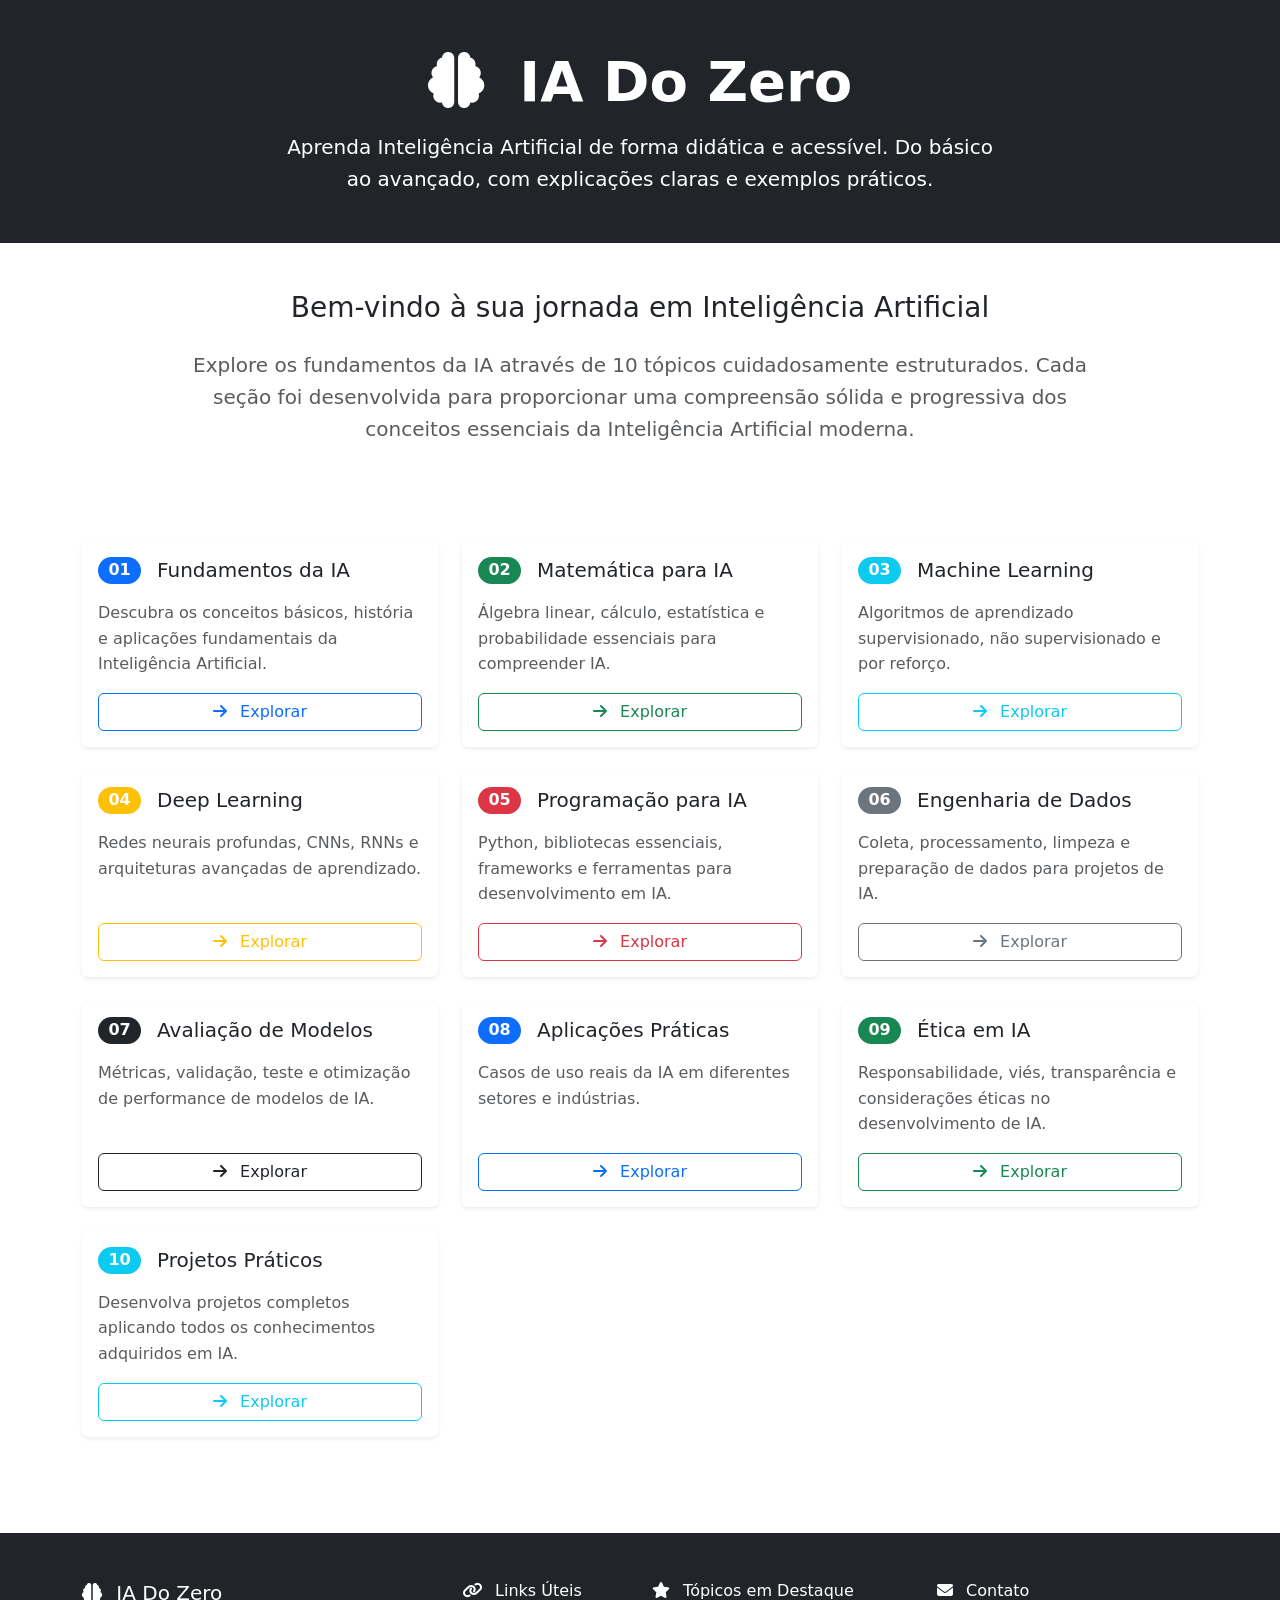
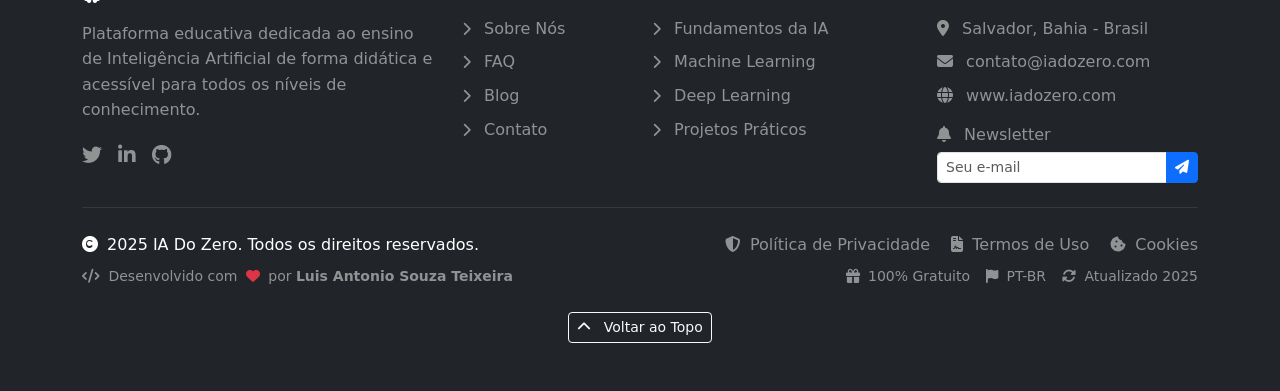
==== index.html @ 2159db65 "Adiciona arquivo index.html com estrutura completa da página inicial da aplicação IA Do Zero, inclui" ====
<!DOCTYPE html>
<html lang="pt-BR">
  <head>
    <!-- Meta tags essenciais -->
    <meta charset="UTF-8" />
    <meta name="viewport" content="width=device-width, initial-scale=1.0" />
    <meta http-equiv="X-UA-Compatible" content="IE=edge" />

    <!-- Meta tags de SEO -->
    <title>IA Do Zero - Inteligência Artificial para Iniciantes</title>
    <meta
      name="description"
      content="Aprenda Inteligência Artificial do zero com nossa plataforma educativa completa. Cursos didáticos sobre machine learning, deep learning, programação e aplicações práticas de IA."
    />
    <meta
      name="keywords"
      content="inteligência artificial, machine learning, deep learning, IA, aprendizado de máquina, programação, educação, curso online, iniciantes, tutorial IA"
    />
    <meta name="author" content="Luis Antonio Souza Teixeira" />
    <meta name="robots" content="index, follow" />

    <!-- Meta tags Open Graph para redes sociais -->
    <meta
      property="og:title"
      content="IA Do Zero - Inteligência Artificial para Iniciantes"
    />
    <meta
      property="og:description"
      content="Aprenda Inteligência Artificial do zero com nossa plataforma educativa completa. Cursos didáticos sobre machine learning, deep learning e aplicações práticas."
    />
    <meta property="og:type" content="website" />
    <meta property="og:image" content="./imagem-preview.png" />
    <meta property="og:url" content="https://iadozero.com" />
    <meta property="og:site_name" content="IA Do Zero" />

    <!-- Twitter Card -->
    <meta name="twitter:card" content="summary_large_image" />
    <meta
      name="twitter:title"
      content="IA Do Zero - Inteligência Artificial para Iniciantes"
    />
    <meta
      name="twitter:description"
      content="Aprenda Inteligência Artificial do zero com nossa plataforma educativa completa."
    />
    <meta name="twitter:image" content="./imagem-preview.png" />

    <!-- Favicon -->
    <link
      rel="icon"
      type="image/x-icon"
      href="./assets/img/favicon/favicon.ico"
    />
    <link
      rel="apple-touch-icon"
      sizes="180x180"
      href="./assets/img/favicon/apple-touch-icon.png"
    />
    <link
      rel="icon"
      type="image/png"
      sizes="32x32"
      href="./assets/img/favicon/favicon-32x32.png"
    />
    <link
      rel="icon"
      type="image/png"
      sizes="16x16"
      href="./assets/img/favicon/favicon-16x16.png"
    />

    <!-- Bootstrap CSS via CDN -->
    <link
      href="https://cdn.jsdelivr.net/npm/bootstrap@5.3.2/dist/css/bootstrap.min.css"
      rel="stylesheet"
      integrity="sha384-T3c6CoIi6uLrA9TneNEoa7RxnatzjcDSCmG1MXxSR1GAsXEV/Dwwykc2MPK8M2HN"
      crossorigin="anonymous"
    />

    <!-- FontAwesome via CDN -->
    <link
      rel="stylesheet"
      href="https://cdnjs.cloudflare.com/ajax/libs/font-awesome/6.4.0/css/all.min.css"
      integrity="sha512-iecdLmaskl7CVkqkXNQ/ZH/XLlvWZOJyj7Yy7tcenmpD1ypASozpmT/E0iPtmFIB46ZmdtAc9eNBvH0H/ZpiBw=="
      crossorigin="anonymous"
      referrerpolicy="no-referrer"
    />

    <!-- CSS principal da aplicação -->
    <link rel="stylesheet" href="./assets/css/main.css" />

    <!-- Manifest para PWA -->
    <link rel="manifest" href="./manifest.json" />

    <!-- Schema.org structured data -->
    <script type="application/ld+json">
      {
        "@context": "https://schema.org",
        "@type": "EducationalOrganization",
        "name": "IA Do Zero",
        "description": "Plataforma educativa para aprender Inteligência Artificial do zero",
        "url": "https://iadozero.com",
        "author": {
          "@type": "Person",
          "name": "Luis Antonio Souza Teixeira"
        },
        "educationalLevel": "Beginner",
        "teaches": [
          "Artificial Intelligence",
          "Machine Learning",
          "Deep Learning",
          "Data Science"
        ]
      }
    </script>
  </head>

  <body>
    <!-- Cabeçalho -->
    <header class="bg-dark text-white py-5">
      <div class="container">
        <div class="row justify-content-center text-center">
          <div class="col-lg-8">
            <h1 class="display-4 fw-bold mb-3">
              <i class="fas fa-brain me-3" aria-hidden="true"></i>
              IA Do Zero
            </h1>
            <p class="lead mb-0">
              Aprenda Inteligência Artificial de forma didática e acessível. Do
              básico ao avançado, com explicações claras e exemplos práticos.
            </p>
          </div>
        </div>
      </div>
    </header>

    <!-- Conteúdo principal -->
    <main class="container py-5">
      <!-- Seção de introdução -->
      <section class="row justify-content-center mb-5">
        <div class="col-lg-10">
          <div class="text-center mb-5">
            <h2 class="h3 mb-4">
              Bem-vindo à sua jornada em Inteligência Artificial
            </h2>
            <p class="lead text-muted">
              Explore os fundamentos da IA através de 10 tópicos cuidadosamente
              estruturados. Cada seção foi desenvolvida para proporcionar uma
              compreensão sólida e progressiva dos conceitos essenciais da
              Inteligência Artificial moderna.
            </p>
          </div>
        </div>
      </section>

      <!-- Seção com cartões de tópicos -->
      <section>
        <div class="row g-4">
          <!-- Tópico 1: Fundamentos -->
          <div class="col-12 col-md-6 col-lg-4">
            <article class="card h-100 shadow-sm border-0">
              <div class="card-body d-flex flex-column">
                <div class="d-flex align-items-center mb-3">
                  <span class="badge bg-primary rounded-pill me-3 fs-6"
                    >01</span
                  >
                  <h3 class="card-title h5 mb-0">Fundamentos da IA</h3>
                </div>
                <p class="card-text text-muted flex-grow-1">
                  Descubra os conceitos básicos, história e aplicações
                  fundamentais da Inteligência Artificial.
                </p>
                <a
                  href="./pages/topics/fundamentos.html"
                  class="btn btn-outline-primary mt-auto"
                  aria-label="Acessar conteúdo sobre Fundamentos da IA"
                >
                  <i class="fas fa-arrow-right me-2" aria-hidden="true"></i>
                  Explorar
                </a>
              </div>
            </article>
          </div>

          <!-- Tópico 2: Matemática -->
          <div class="col-12 col-md-6 col-lg-4">
            <article class="card h-100 shadow-sm border-0">
              <div class="card-body d-flex flex-column">
                <div class="d-flex align-items-center mb-3">
                  <span class="badge bg-success rounded-pill me-3 fs-6"
                    >02</span
                  >
                  <h3 class="card-title h5 mb-0">Matemática para IA</h3>
                </div>
                <p class="card-text text-muted flex-grow-1">
                  Álgebra linear, cálculo, estatística e probabilidade
                  essenciais para compreender IA.
                </p>
                <a
                  href="./pages/topics/matematica.html"
                  class="btn btn-outline-success mt-auto"
                  aria-label="Acessar conteúdo sobre Matemática para IA"
                >
                  <i class="fas fa-arrow-right me-2" aria-hidden="true"></i>
                  Explorar
                </a>
              </div>
            </article>
          </div>

          <!-- Tópico 3: Machine Learning -->
          <div class="col-12 col-md-6 col-lg-4">
            <article class="card h-100 shadow-sm border-0">
              <div class="card-body d-flex flex-column">
                <div class="d-flex align-items-center mb-3">
                  <span class="badge bg-info rounded-pill me-3 fs-6">03</span>
                  <h3 class="card-title h5 mb-0">Machine Learning</h3>
                </div>
                <p class="card-text text-muted flex-grow-1">
                  Algoritmos de aprendizado supervisionado, não supervisionado e
                  por reforço.
                </p>
                <a
                  href="./pages/topics/ml.html"
                  class="btn btn-outline-info mt-auto"
                  aria-label="Acessar conteúdo sobre Machine Learning"
                >
                  <i class="fas fa-arrow-right me-2" aria-hidden="true"></i>
                  Explorar
                </a>
              </div>
            </article>
          </div>

          <!-- Tópico 4: Deep Learning -->
          <div class="col-12 col-md-6 col-lg-4">
            <article class="card h-100 shadow-sm border-0">
              <div class="card-body d-flex flex-column">
                <div class="d-flex align-items-center mb-3">
                  <span class="badge bg-warning rounded-pill me-3 fs-6"
                    >04</span
                  >
                  <h3 class="card-title h5 mb-0">Deep Learning</h3>
                </div>
                <p class="card-text text-muted flex-grow-1">
                  Redes neurais profundas, CNNs, RNNs e arquiteturas avançadas
                  de aprendizado.
                </p>
                <a
                  href="./pages/topics/deep-learning.html"
                  class="btn btn-outline-warning mt-auto"
                  aria-label="Acessar conteúdo sobre Deep Learning"
                >
                  <i class="fas fa-arrow-right me-2" aria-hidden="true"></i>
                  Explorar
                </a>
              </div>
            </article>
          </div>

          <!-- Tópico 5: Programação -->
          <div class="col-12 col-md-6 col-lg-4">
            <article class="card h-100 shadow-sm border-0">
              <div class="card-body d-flex flex-column">
                <div class="d-flex align-items-center mb-3">
                  <span class="badge bg-danger rounded-pill me-3 fs-6">05</span>
                  <h3 class="card-title h5 mb-0">Programação para IA</h3>
                </div>
                <p class="card-text text-muted flex-grow-1">
                  Python, bibliotecas essenciais, frameworks e ferramentas para
                  desenvolvimento em IA.
                </p>
                <a
                  href="./pages/topics/programacao.html"
                  class="btn btn-outline-danger mt-auto"
                  aria-label="Acessar conteúdo sobre Programação para IA"
                >
                  <i class="fas fa-arrow-right me-2" aria-hidden="true"></i>
                  Explorar
                </a>
              </div>
            </article>
          </div>

          <!-- Tópico 6: Engenharia de Dados -->
          <div class="col-12 col-md-6 col-lg-4">
            <article class="card h-100 shadow-sm border-0">
              <div class="card-body d-flex flex-column">
                <div class="d-flex align-items-center mb-3">
                  <span class="badge bg-secondary rounded-pill me-3 fs-6"
                    >06</span
                  >
                  <h3 class="card-title h5 mb-0">Engenharia de Dados</h3>
                </div>
                <p class="card-text text-muted flex-grow-1">
                  Coleta, processamento, limpeza e preparação de dados para
                  projetos de IA.
                </p>
                <a
                  href="./pages/topics/engenharia-dados.html"
                  class="btn btn-outline-secondary mt-auto"
                  aria-label="Acessar conteúdo sobre Engenharia de Dados"
                >
                  <i class="fas fa-arrow-right me-2" aria-hidden="true"></i>
                  Explorar
                </a>
              </div>
            </article>
          </div>

          <!-- Tópico 7: Avaliação de Modelos -->
          <div class="col-12 col-md-6 col-lg-4">
            <article class="card h-100 shadow-sm border-0">
              <div class="card-body d-flex flex-column">
                <div class="d-flex align-items-center mb-3">
                  <span class="badge bg-dark rounded-pill me-3 fs-6">07</span>
                  <h3 class="card-title h5 mb-0">Avaliação de Modelos</h3>
                </div>
                <p class="card-text text-muted flex-grow-1">
                  Métricas, validação, teste e otimização de performance de
                  modelos de IA.
                </p>
                <a
                  href="./pages/topics/avaliacao.html"
                  class="btn btn-outline-dark mt-auto"
                  aria-label="Acessar conteúdo sobre Avaliação de Modelos"
                >
                  <i class="fas fa-arrow-right me-2" aria-hidden="true"></i>
                  Explorar
                </a>
              </div>
            </article>
          </div>

          <!-- Tópico 8: Aplicações Práticas -->
          <div class="col-12 col-md-6 col-lg-4">
            <article class="card h-100 shadow-sm border-0">
              <div class="card-body d-flex flex-column">
                <div class="d-flex align-items-center mb-3">
                  <span class="badge bg-primary rounded-pill me-3 fs-6"
                    >08</span
                  >
                  <h3 class="card-title h5 mb-0">Aplicações Práticas</h3>
                </div>
                <p class="card-text text-muted flex-grow-1">
                  Casos de uso reais da IA em diferentes setores e indústrias.
                </p>
                <a
                  href="./pages/topics/aplicacoes.html"
                  class="btn btn-outline-primary mt-auto"
                  aria-label="Acessar conteúdo sobre Aplicações Práticas"
                >
                  <i class="fas fa-arrow-right me-2" aria-hidden="true"></i>
                  Explorar
                </a>
              </div>
            </article>
          </div>

          <!-- Tópico 9: Ética em IA -->
          <div class="col-12 col-md-6 col-lg-4">
            <article class="card h-100 shadow-sm border-0">
              <div class="card-body d-flex flex-column">
                <div class="d-flex align-items-center mb-3">
                  <span class="badge bg-success rounded-pill me-3 fs-6"
                    >09</span
                  >
                  <h3 class="card-title h5 mb-0">Ética em IA</h3>
                </div>
                <p class="card-text text-muted flex-grow-1">
                  Responsabilidade, viés, transparência e considerações éticas
                  no desenvolvimento de IA.
                </p>
                <a
                  href="./pages/topics/etica.html"
                  class="btn btn-outline-success mt-auto"
                  aria-label="Acessar conteúdo sobre Ética em IA"
                >
                  <i class="fas fa-arrow-right me-2" aria-hidden="true"></i>
                  Explorar
                </a>
              </div>
            </article>
          </div>

          <!-- Tópico 10: Projetos Práticos -->
          <div class="col-12 col-md-6 col-lg-4">
            <article class="card h-100 shadow-sm border-0">
              <div class="card-body d-flex flex-column">
                <div class="d-flex align-items-center mb-3">
                  <span class="badge bg-info rounded-pill me-3 fs-6">10</span>
                  <h3 class="card-title h5 mb-0">Projetos Práticos</h3>
                </div>
                <p class="card-text text-muted flex-grow-1">
                  Desenvolva projetos completos aplicando todos os conhecimentos
                  adquiridos em IA.
                </p>
                <a
                  href="./pages/topics/projetos.html"
                  class="btn btn-outline-info mt-auto"
                  aria-label="Acessar conteúdo sobre Projetos Práticos"
                >
                  <i class="fas fa-arrow-right me-2" aria-hidden="true"></i>
                  Explorar
                </a>
              </div>
            </article>
          </div>
        </div>
      </section>
    </main>

    <!-- Rodapé -->
    <footer class="bg-dark text-white py-5 mt-5">
      <div class="container">
        <!-- Seção principal do footer -->
        <div class="row g-4 mb-4">
          <!-- Sobre o projeto -->
          <div class="col-lg-4 col-md-6">
            <h5 class="mb-3">
              <i class="fas fa-brain me-2" aria-hidden="true"></i>
              IA Do Zero
            </h5>
            <p class="text-white-50 mb-3">
              Plataforma educativa dedicada ao ensino de Inteligência Artificial
              de forma didática e acessível para todos os níveis de
              conhecimento.
            </p>
            <div class="d-flex gap-3">
              <a
                href="https://x.com/LusTeixeir41821"
                class="text-white-50 fs-5"
                aria-label="Seguir no Twitter"
                title="Twitter"
                target="_blank"
                rel="noopener noreferrer"
              >
                <i class="fab fa-twitter"></i>
              </a>
              <a
                href="https://www.linkedin.com/in/luis-tei/"
                class="text-white-50 fs-5"
                aria-label="Seguir no LinkedIn"
                title="LinkedIn"
                target="_blank"
                rel="noopener noreferrer"
              >
                <i class="fab fa-linkedin-in"></i>
              </a>
              <a
                href="https://github.com/LuisT-ls"
                class="text-white-50 fs-5"
                aria-label="Seguir no GitHub"
                title="GitHub"
                target="_blank"
                rel="noopener noreferrer"
              >
                <i class="fab fa-github"></i>
              </a>
            </div>
          </div>

          <!-- Links úteis -->
          <div class="col-lg-2 col-md-6">
            <h6 class="mb-3">
              <i class="fas fa-link me-2" aria-hidden="true"></i>
              Links Úteis
            </h6>
            <ul class="list-unstyled">
              <li class="mb-2">
                <a
                  href="#"
                  class="text-white-50 text-decoration-none"
                  aria-label="Sobre nós"
                >
                  <i
                    class="fas fa-chevron-right me-2 small"
                    aria-hidden="true"
                  ></i>
                  Sobre Nós
                </a>
              </li>
              <li class="mb-2">
                <a
                  href="#"
                  class="text-white-50 text-decoration-none"
                  aria-label="FAQ - Perguntas Frequentes"
                >
                  <i
                    class="fas fa-chevron-right me-2 small"
                    aria-hidden="true"
                  ></i>
                  FAQ
                </a>
              </li>
              <li class="mb-2">
                <a
                  href="#"
                  class="text-white-50 text-decoration-none"
                  aria-label="Blog"
                >
                  <i
                    class="fas fa-chevron-right me-2 small"
                    aria-hidden="true"
                  ></i>
                  Blog
                </a>
              </li>
              <li class="mb-2">
                <a
                  href="#"
                  class="text-white-50 text-decoration-none"
                  aria-label="Contato"
                >
                  <i
                    class="fas fa-chevron-right me-2 small"
                    aria-hidden="true"
                  ></i>
                  Contato
                </a>
              </li>
            </ul>
          </div>

          <!-- Tópicos em destaque -->
          <div class="col-lg-3 col-md-6">
            <h6 class="mb-3">
              <i class="fas fa-star me-2" aria-hidden="true"></i>
              Tópicos em Destaque
            </h6>
            <ul class="list-unstyled">
              <li class="mb-2">
                <a
                  href="./pages/topics/fundamentos.html"
                  class="text-white-50 text-decoration-none"
                  aria-label="Fundamentos da IA"
                >
                  <i
                    class="fas fa-chevron-right me-2 small"
                    aria-hidden="true"
                  ></i>
                  Fundamentos da IA
                </a>
              </li>
              <li class="mb-2">
                <a
                  href="./pages/topics/ml.html"
                  class="text-white-50 text-decoration-none"
                  aria-label="Machine Learning"
                >
                  <i
                    class="fas fa-chevron-right me-2 small"
                    aria-hidden="true"
                  ></i>
                  Machine Learning
                </a>
              </li>
              <li class="mb-2">
                <a
                  href="./pages/topics/deep-learning.html"
                  class="text-white-50 text-decoration-none"
                  aria-label="Deep Learning"
                >
                  <i
                    class="fas fa-chevron-right me-2 small"
                    aria-hidden="true"
                  ></i>
                  Deep Learning
                </a>
              </li>
              <li class="mb-2">
                <a
                  href="./pages/topics/projetos.html"
                  class="text-white-50 text-decoration-none"
                  aria-label="Projetos Práticos"
                >
                  <i
                    class="fas fa-chevron-right me-2 small"
                    aria-hidden="true"
                  ></i>
                  Projetos Práticos
                </a>
              </li>
            </ul>
          </div>

          <!-- Informações de contato -->
          <div class="col-lg-3 col-md-6">
            <h6 class="mb-3">
              <i class="fas fa-envelope me-2" aria-hidden="true"></i>
              Contato
            </h6>
            <div class="text-white-50">
              <p class="mb-2">
                <i class="fas fa-map-marker-alt me-2" aria-hidden="true"></i>
                Salvador, Bahia - Brasil
              </p>
              <p class="mb-2">
                <i class="fas fa-envelope me-2" aria-hidden="true"></i>
                <a
                  href="mailto:contato@iadozero.com"
                  class="text-white-50 text-decoration-none"
                >
                  contato@iadozero.com
                </a>
              </p>
              <p class="mb-3">
                <i class="fas fa-globe me-2" aria-hidden="true"></i>
                <a
                  href="https://iadozero.com"
                  class="text-white-50 text-decoration-none"
                >
                  www.iadozero.com
                </a>
              </p>

              <!-- Newsletter -->
              <div class="mt-3">
                <h6 class="mb-2">
                  <i class="fas fa-bell me-2" aria-hidden="true"></i>
                  Newsletter
                </h6>
                <div class="input-group input-group-sm">
                  <input
                    type="email"
                    class="form-control"
                    placeholder="Seu e-mail"
                    aria-label="Digite seu e-mail para newsletter"
                  />
                  <button
                    class="btn btn-primary"
                    type="button"
                    aria-label="Inscrever-se na newsletter"
                  >
                    <i class="fas fa-paper-plane" aria-hidden="true"></i>
                  </button>
                </div>
              </div>
            </div>
          </div>
        </div>

        <!-- Linha divisória -->
        <hr class="border-secondary my-4" />

        <!-- Seção inferior do footer -->
        <div class="row align-items-center">
          <div class="col-lg-6 col-md-12 mb-3 mb-lg-0">
            <p class="mb-2">
              <i class="fas fa-copyright me-1" aria-hidden="true"></i>
              2025 IA Do Zero. Todos os direitos reservados.
            </p>
            <p class="mb-0 small text-white-50">
              <i class="fas fa-code me-1" aria-hidden="true"></i>
              Desenvolvido com
              <i class="fas fa-heart text-danger mx-1" aria-hidden="true"></i>
              por <strong>Luis Antonio Souza Teixeira</strong>
            </p>
          </div>

          <div class="col-lg-6 col-md-12 text-lg-end">
            <nav aria-label="Links legais do rodapé" class="mb-2">
              <a
                href="./pages/privacy.html"
                class="text-white-50 text-decoration-none me-3"
                aria-label="Acessar Política de Privacidade"
              >
                <i class="fas fa-shield-alt me-1" aria-hidden="true"></i>
                Política de Privacidade
              </a>
              <a
                href="./pages/terms-of-service.html"
                class="text-white-50 text-decoration-none me-3"
                aria-label="Acessar Termos de Uso"
              >
                <i class="fas fa-file-contract me-1" aria-hidden="true"></i>
                Termos de Uso
              </a>
              <a
                href="./pages/cookies.html"
                class="text-white-50 text-decoration-none"
                aria-label="Acessar Política de Cookies"
              >
                <i class="fas fa-cookie-bite me-1" aria-hidden="true"></i>
                Cookies
              </a>
            </nav>

            <!-- Indicadores de qualidade -->
            <div
              class="d-flex justify-content-lg-end justify-content-center gap-3 small text-white-50"
            >
              <span title="Conteúdo 100% gratuito">
                <i class="fas fa-gift me-1" aria-hidden="true"></i>
                100% Gratuito
              </span>
              <span title="Conteúdo em português brasileiro">
                <i class="fas fa-flag me-1" aria-hidden="true"></i>
                PT-BR
              </span>
              <span title="Última atualização">
                <i class="fas fa-sync-alt me-1" aria-hidden="true"></i>
                Atualizado 2025
              </span>
            </div>
          </div>
        </div>

        <!-- Botão voltar ao topo -->
        <div class="text-center mt-4">
          <button
            type="button"
            class="btn btn-outline-light btn-sm"
            onclick="window.scrollTo({top: 0, behavior: 'smooth'})"
            aria-label="Voltar ao topo da página"
          >
            <i class="fas fa-chevron-up me-2" aria-hidden="true"></i>
            Voltar ao Topo
          </button>
        </div>
      </div>
    </footer>

    <!-- Bootstrap JavaScript via CDN -->
    <script
      src="https://cdn.jsdelivr.net/npm/bootstrap@5.3.2/dist/js/bootstrap.bundle.min.js"
      integrity="sha384-C6RzsynM9kWDrMNeT87bh95OGNyZPhcTNXj1NW7RuBCsyN/o0jlpcV8Qyq46cDfL"
      crossorigin="anonymous"
    ></script>

    <!-- JavaScript principal da aplicação -->
    <script src="./js/app.js"></script>
  </body>
</html>
---- assets/css/main.css ----
/* ===================================================================
   MAIN.CSS - Arquivo CSS Principal Modular
   =================================================================== */

/* -------------------------------------------------------------------
   BASE - Estilos fundamentais e configurações globais
   ------------------------------------------------------------------- */
@import url('./modules/base/reset.css');
@import url('./modules/base/variables.css');
@import url('./modules/base/var-darkmode.css');
@import url('./modules/base/typography.css');
@import url('./modules/base/animations.css');
@import url('./modules/base/scrollbar.css');

/* -------------------------------------------------------------------
   LAYOUT - Estrutura e organização das seções
   ------------------------------------------------------------------- */
@import url('./modules/layout/container.css');
@import url('./modules/layout/header.css');
@import url('./modules/layout/section.css');
@import url('./modules/layout/footer.css');

/* -------------------------------------------------------------------
   COMPONENTS - Componentes reutilizáveis
   ------------------------------------------------------------------- */
@import url('./modules/components/buttons.css');
@import url('./modules/components/inputs.css');
@import url('./modules/components/modal.css');
@import url('./modules/components/notification.css');
@import url('./modules/components/icon.css');
@import url('./modules/components/flags.css');
@import url('./modules/components/theme-toggle.css');

/* -------------------------------------------------------------------
   FEATURES - Funcionalidades específicas
   ------------------------------------------------------------------- */
/* Arquivos de features serão importados aqui conforme necessário */

/* -------------------------------------------------------------------
   UTILS - Utilitários e classes auxiliares
   ------------------------------------------------------------------- */
@import url('./modules/utils/spacing.css');
@import url('./modules/utils/responsive.css');
@import url('./modules/utils/accessibility.css');
@import url('./modules/utils/darkmode.css');
@import url('./modules/utils/tooltip.css');

/* -------------------------------------------------------------------
   PAGES - Estilos específicos de páginas
   ------------------------------------------------------------------- */
@import url('../../pages/css/privacy.css');
@import url('../../pages/css/terms-of-service.css');

/* Tópicos da aplicação IA Do Zero */
@import url('../../assets/css/topics/fundamentos.css');
@import url('../../assets/css/topics/matematica.css');
@import url('../../assets/css/topics/ml.css');
@import url('../../assets/css/topics/deep-learning.css');
@import url('../../assets/css/topics/programacao.css');
@import url('../../assets/css/topics/engenharia-dados.css');
@import url('../../assets/css/topics/avaliacao.css');
@import url('../../assets/css/topics/aplicacoes.css');
@import url('../../assets/css/topics/etica.css');
@import url('../../assets/css/topics/projetos.css');

/* ===================================================================
   ESTILOS GLOBAIS ADICIONAIS
   =================================================================== */

/* Estilos que precisam ser aplicados após todos os imports */
*,
*::before,
*::after {
  box-sizing: border-box;
}

html {
  scroll-behavior: smooth;
}

body {
  line-height: 1.6;
  -webkit-font-smoothing: antialiased;
  -moz-osx-font-smoothing: grayscale;
}

/* Classe utilitária para screen readers */
.sr-only {
  position: absolute;
  width: 1px;
  height: 1px;
  padding: 0;
  margin: -1px;
  overflow: hidden;
  clip: rect(0, 0, 0, 0);
  white-space: nowrap;
  border: 0;
}
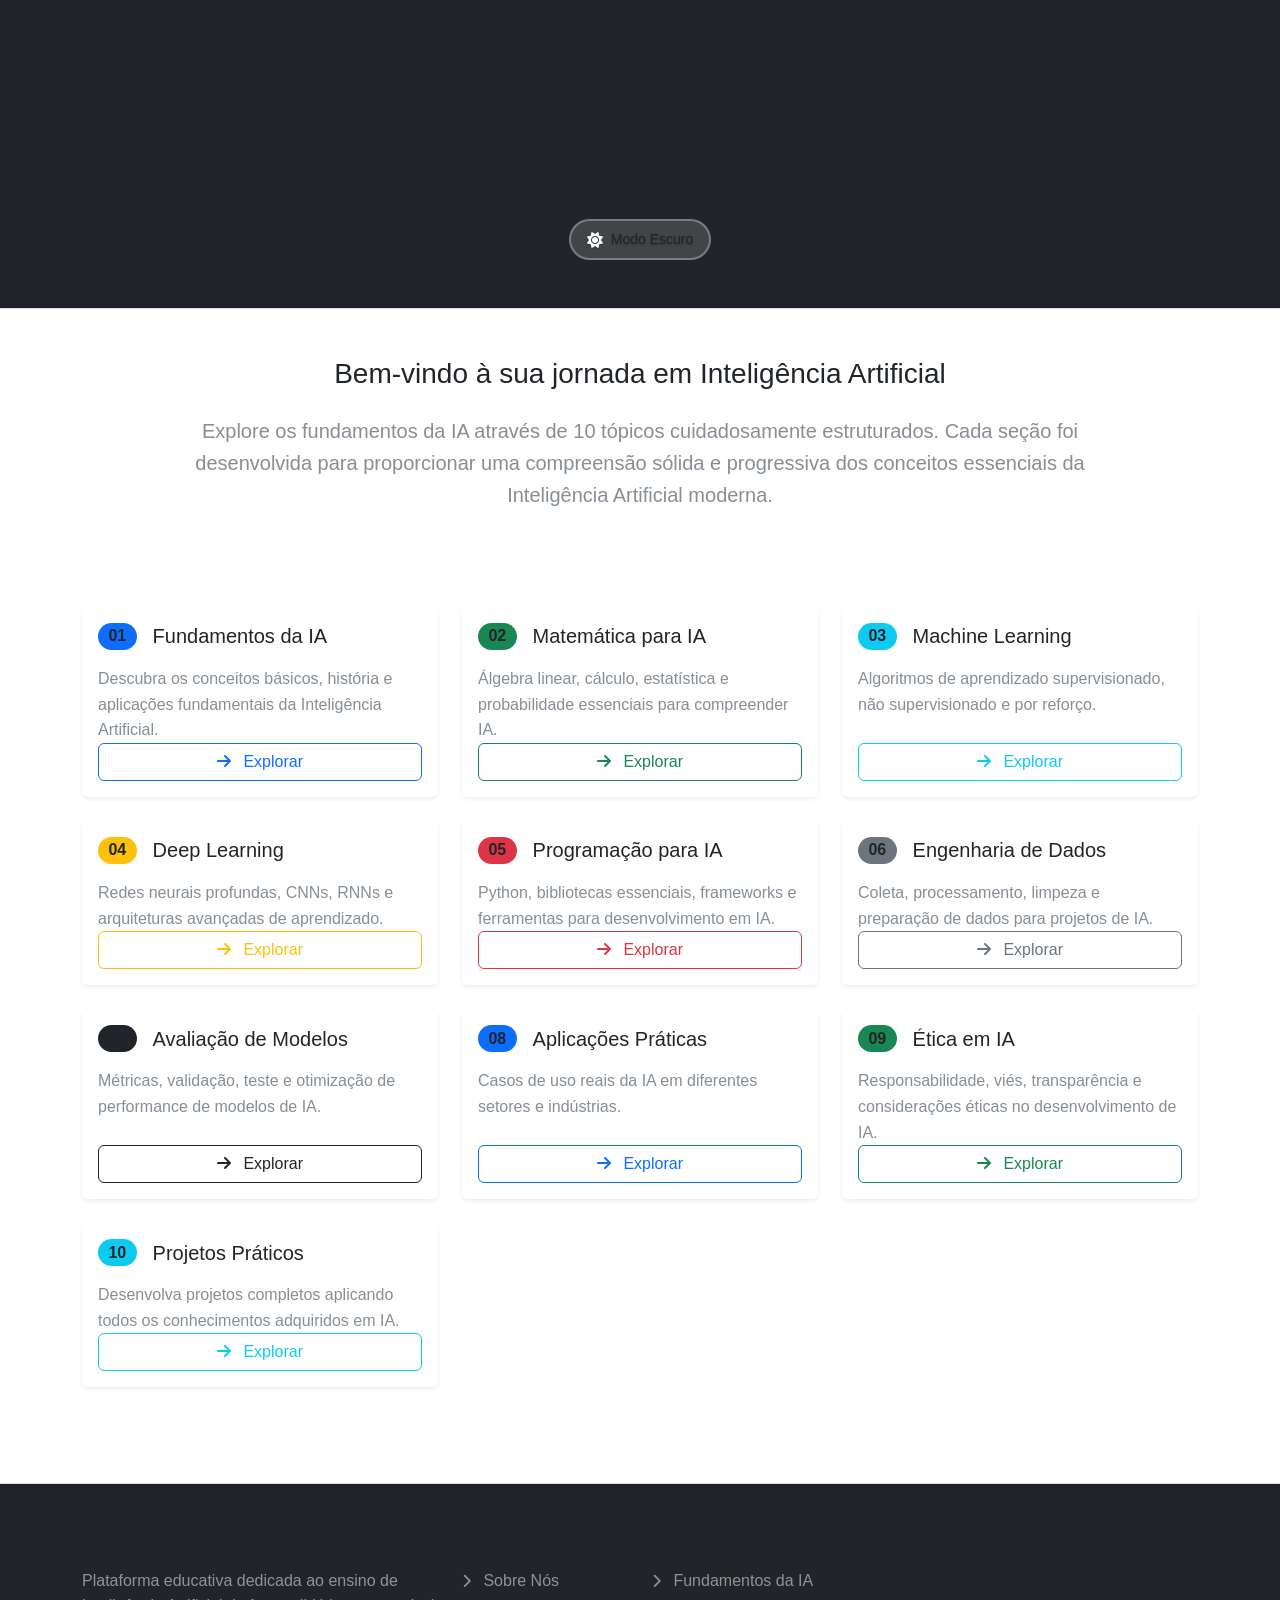
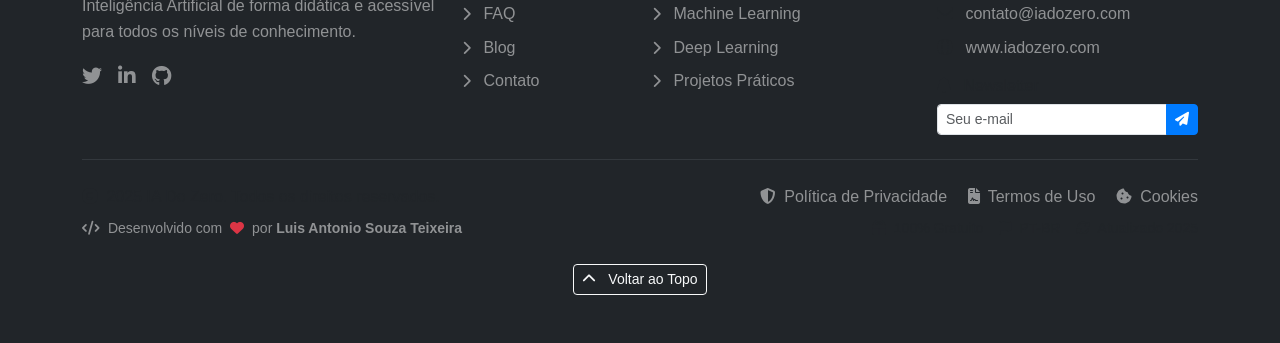
==== commit 634f2c00: "Implementa funcionalidade de alternância de tema (claro/escuro) na aplicação IA Do Zero, incluindo b" ====
--- a/index.html
+++ b/index.html
@@ -115,7 +115,7 @@
     </script>
   </head>
 
-  <body>
+  <body data-theme="light">
     <!-- Cabeçalho -->
     <header class="bg-dark text-white py-5">
       <div class="container">
@@ -129,6 +129,22 @@
               Aprenda Inteligência Artificial de forma didática e acessível. Do
               básico ao avançado, com explicações claras e exemplos práticos.
             </p>
+          </div>
+        </div>
+
+        <!-- Botão de alternância de tema -->
+        <div class="row justify-content-center mt-4">
+          <div class="col-auto">
+            <button
+              id="theme-toggle"
+              class="btn btn-outline-light btn-sm theme-toggle-btn"
+              aria-label="Alternar entre modo claro e escuro"
+              title="Alternar tema"
+            >
+              <i class="fas fa-sun theme-icon-light" aria-hidden="true"></i>
+              <i class="fas fa-moon theme-icon-dark" aria-hidden="true"></i>
+              <span class="theme-text">Modo Escuro</span>
+            </button>
           </div>
         </div>
       </div>
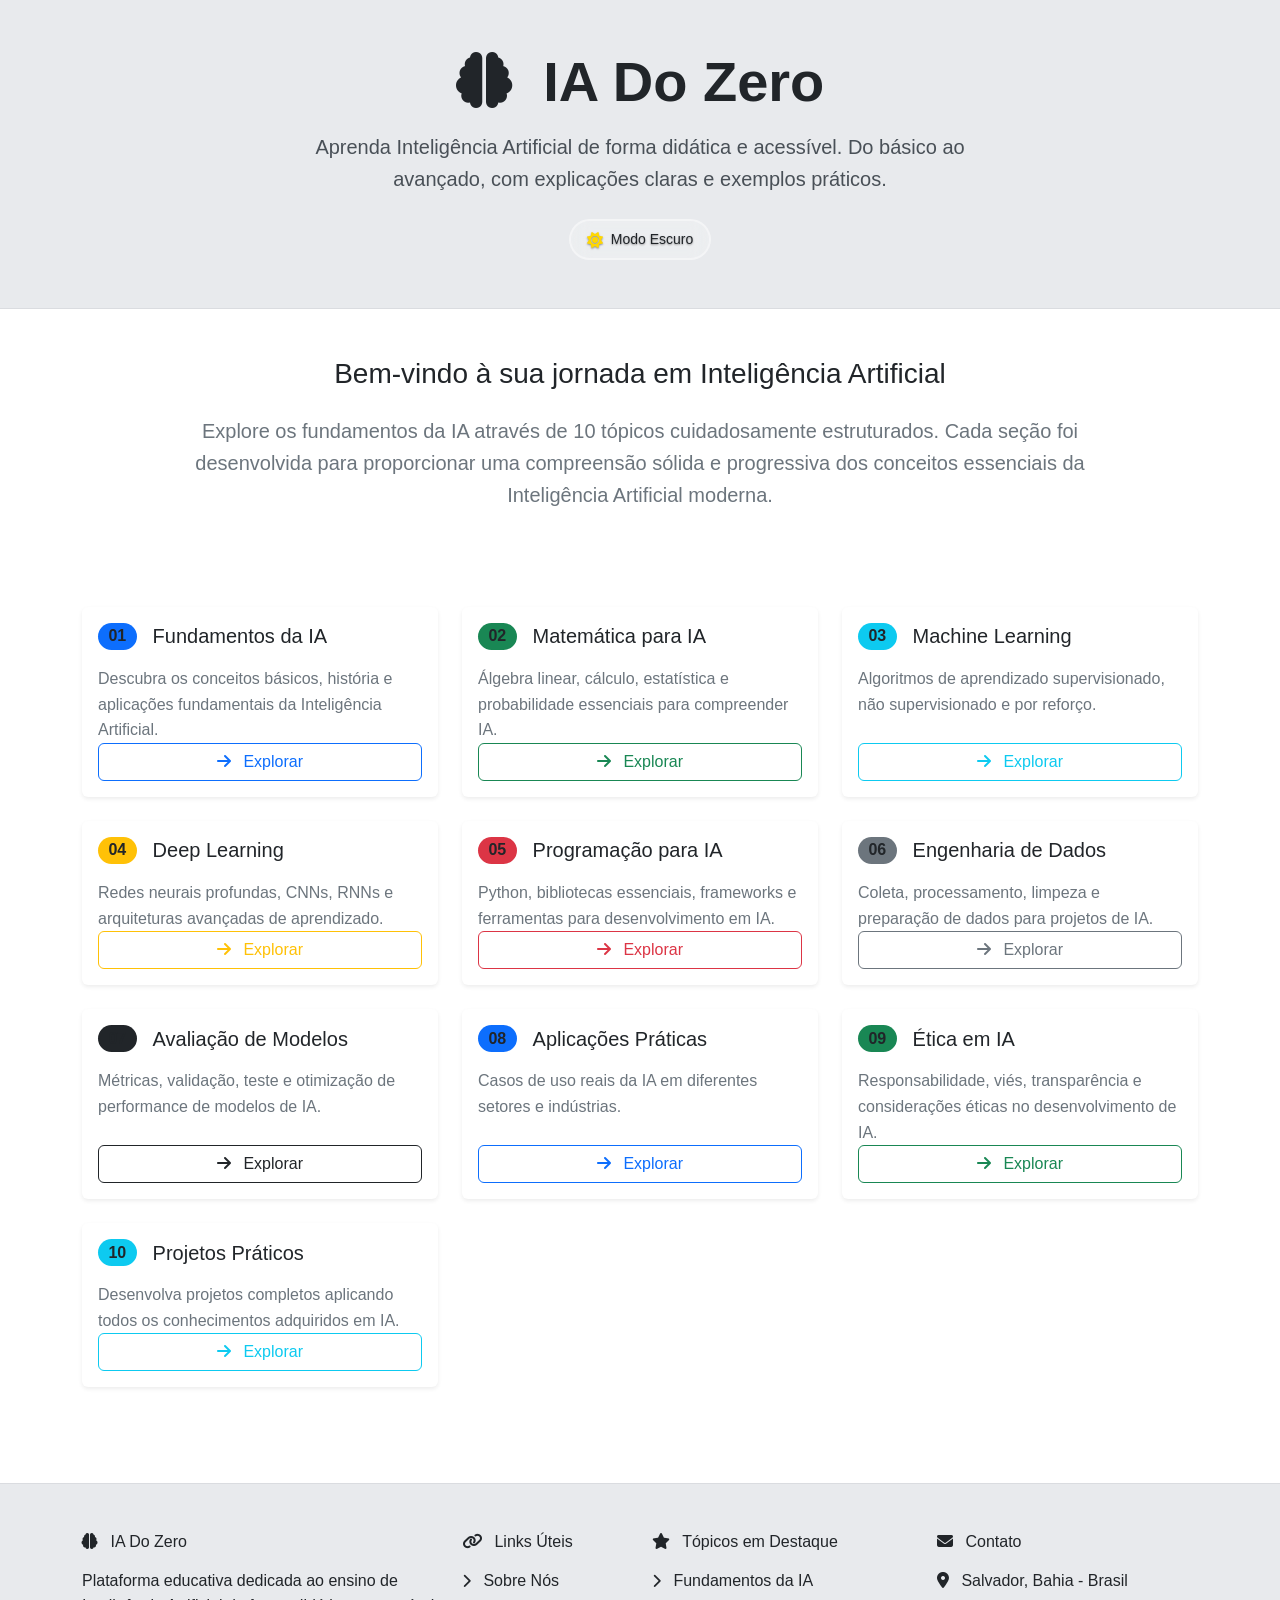
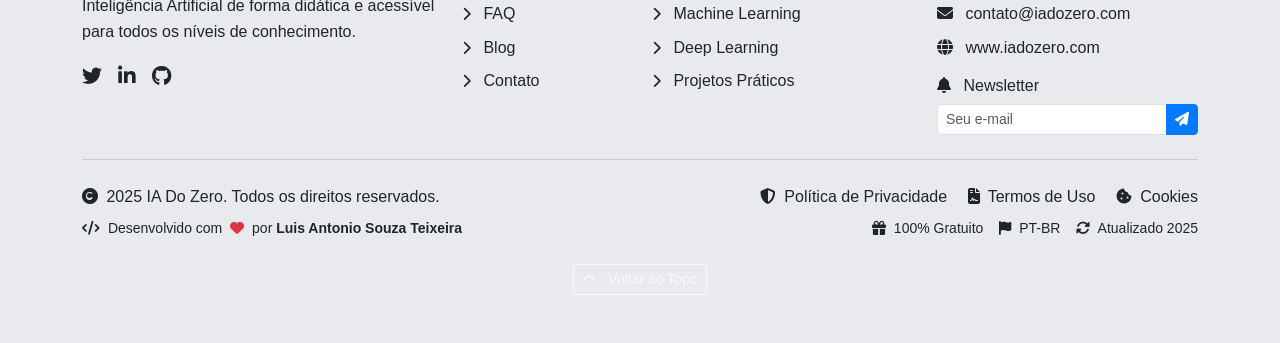
==== commit b1ecc920: "Melhora a gestão de tema na aplicação IA Do Zero, implementando transições suaves, ajustes de estilo" ====
--- a/index.html
+++ b/index.html
@@ -141,8 +141,10 @@
               aria-label="Alternar entre modo claro e escuro"
               title="Alternar tema"
             >
-              <i class="fas fa-sun theme-icon-light" aria-hidden="true"></i>
-              <i class="fas fa-moon theme-icon-dark" aria-hidden="true"></i>
+              <div class="theme-icon-container">
+                <i class="fas fa-sun theme-icon-light" aria-hidden="true"></i>
+                <i class="fas fa-moon theme-icon-dark" aria-hidden="true"></i>
+              </div>
               <span class="theme-text">Modo Escuro</span>
             </button>
           </div>
